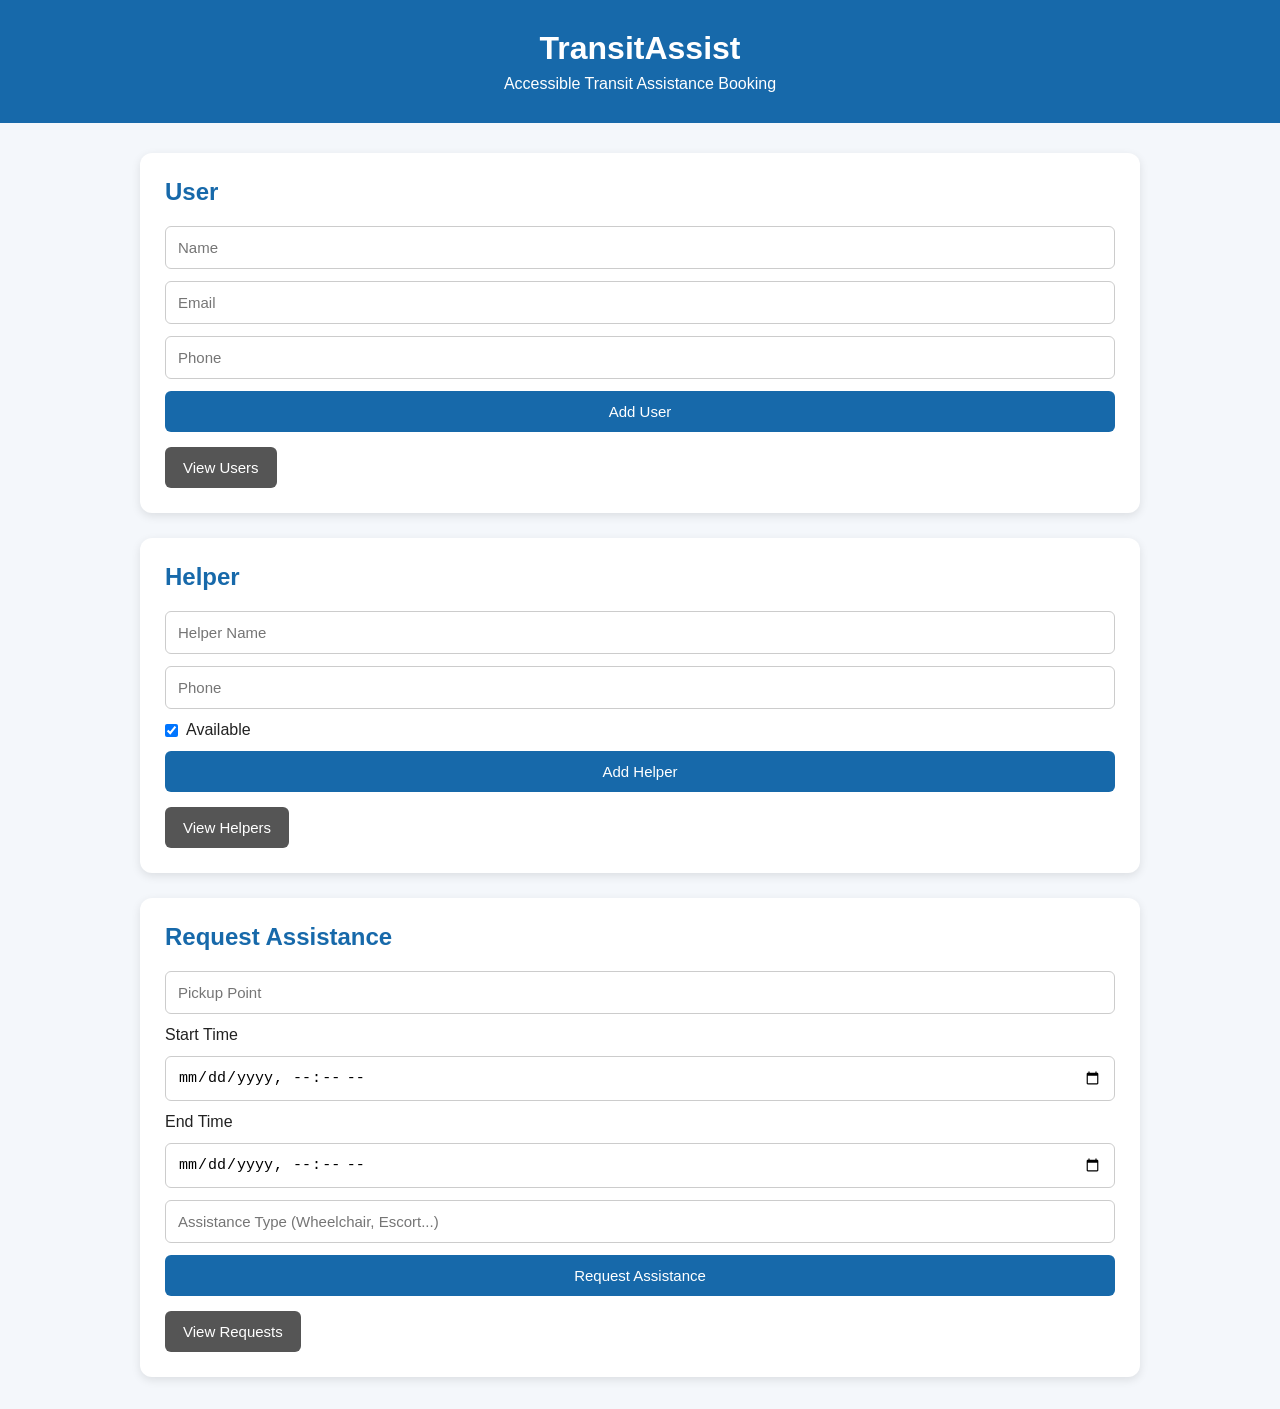
==== src/main/resources/static/index.html @ 0dbc43af "commit1" ====
<!DOCTYPE html>
<html lang="en">
<head>
    <meta charset="UTF-8">
    <meta name="viewport" content="width=device-width, initial-scale=1.0">

    <title>TransitAssist</title>

    <link rel="stylesheet" href="style.css">
</head>

<body>

<header>
    <h1>TransitAssist</h1>
    <p>Accessible Transit Assistance Booking</p>
</header>

<div class="container">

    <!-- USER SECTION -->
    <section class="card">

        <h2>User</h2>

        <form id="userForm">

            <input
                    type="text"
                    id="userName"
                    placeholder="Name"
                    required
            >

            <input
                    type="email"
                    id="userEmail"
                    placeholder="Email"
                    required
            >

            <input
                    type="text"
                    id="userPhone"
                    placeholder="Phone"
                    required
            >

            <button type="submit">
                Add User
            </button>

        </form>

        <button onclick="loadUsers()" class="secondary">
            View Users
        </button>

        <div id="userList"></div>

    </section>


    <!-- HELPER SECTION -->
    <section class="card">

        <h2>Helper</h2>

        <form id="helperForm">

            <input
                    type="text"
                    id="helperName"
                    placeholder="Helper Name"
                    required
            >

            <input
                    type="text"
                    id="helperPhone"
                    placeholder="Phone"
                    required
            >

            <label class="checkbox">
                <input
                        type="checkbox"
                        id="helperAvailable"
                        checked
                >
                Available
            </label>

            <button type="submit">
                Add Helper
            </button>

        </form>

        <button onclick="loadHelpers()" class="secondary">
            View Helpers
        </button>

        <div id="helperList"></div>

    </section>


    <!-- ASSISTANCE REQUEST SECTION -->
    <section class="card">

        <h2>Request Assistance</h2>

        <form id="requestForm">

            <input
                    type="text"
                    id="pickupPoint"
                    placeholder="Pickup Point"
                    required
            >

            <label>Start Time</label>

            <input
                    type="datetime-local"
                    id="startTime"
                    required
            >

            <label>End Time</label>

            <input
                    type="datetime-local"
                    id="endTime"
                    required
            >

            <input
                    type="text"
                    id="assistanceType"
                    placeholder="Assistance Type (Wheelchair, Escort...)"
                    required
            >

            <button type="submit">
                Request Assistance
            </button>

        </form>

        <button onclick="loadRequests()" class="secondary">
            View Requests
        </button>

        <div id="requestList"></div>

    </section>

</div>

<script src="script.js"></script>

</body>
</html>
---- src/main/resources/static/style.css ----
* {
    box-sizing: border-box;
    margin: 0;
    padding: 0;
}

body {
    font-family: Arial, sans-serif;
    background: #f4f7fb;
    color: #222;
}

header {
    background: #1769aa;
    color: white;
    text-align: center;
    padding: 30px;
}

header h1 {
    margin-bottom: 8px;
}

.container {
    width: 90%;
    max-width: 1000px;
    margin: 30px auto;
}

.card {
    background: white;
    padding: 25px;
    margin-bottom: 25px;
    border-radius: 12px;
    box-shadow: 0 3px 10px rgba(0, 0, 0, 0.1);
}

.card h2 {
    margin-bottom: 20px;
    color: #1769aa;
}

form {
    display: grid;
    gap: 12px;
}

input {
    padding: 12px;
    border: 1px solid #ccc;
    border-radius: 6px;
    font-size: 15px;
}

button {
    padding: 12px 18px;
    border: none;
    border-radius: 6px;
    background: #1769aa;
    color: white;
    cursor: pointer;
    font-size: 15px;
}

button:hover {
    background: #0d4f82;
}

.secondary {
    margin-top: 15px;
    background: #555;
}

.secondary:hover {
    background: #333;
}

.checkbox {
    display: flex;
    gap: 8px;
    align-items: center;
}

.checkbox input {
    width: auto;
}

.item {
    margin-top: 15px;
    padding: 15px;
    border: 1px solid #ddd;
    border-radius: 8px;
    background: #fafafa;
}

.item h3 {
    margin-bottom: 8px;
}

.status {
    display: inline-block;
    margin-top: 8px;
    padding: 5px 10px;
    border-radius: 15px;
    background: #ddd;
    font-size: 13px;
}

.action {
    margin-top: 10px;
    margin-right: 5px;
    padding: 8px 12px;
    font-size: 13px;
}

.cancel {
    background: #d9534f;
}

.complete {
    background: #28a745;
}

.delete {
    background: #333;
}
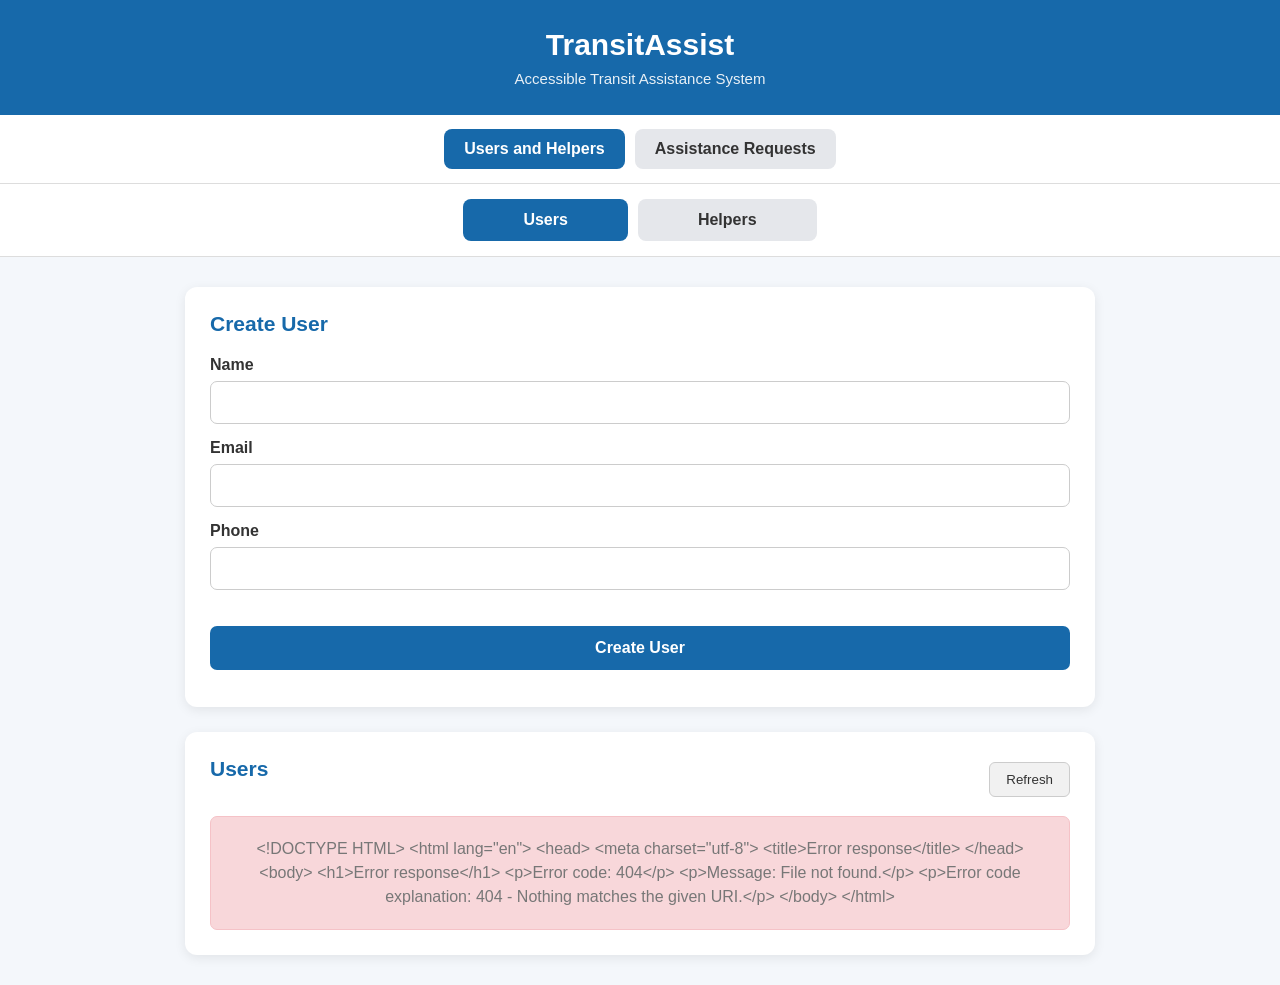
==== commit 8053d709: "Update project" ====
--- a/src/main/resources/static/index.html
+++ b/src/main/resources/static/index.html
@@ -3,163 +3,67 @@
 <head>
     <meta charset="UTF-8">
     <meta name="viewport" content="width=device-width, initial-scale=1.0">
+    <title>TransitAssist | Users and Helpers</title>
+    <link rel="stylesheet" href="style.css">
+    <style>
+        .page-nav { display:flex; justify-content:center; gap:10px; flex-wrap:wrap; padding:14px; background:#fff; border-bottom:1px solid #ddd; }
+        .page-nav a { display:inline-block; padding:11px 20px; border-radius:8px; color:#333; background:#e5e7eb; font-weight:bold; text-decoration:none; }
+        .page-nav a:hover, .page-nav a.active { color:#fff; background:#1769aa; }
+        .field { margin:14px 0; }
+        .field label { display:block; margin-bottom:7px; font-weight:bold; }
+        .field input, .field select { width:100%; padding:12px; border:1px solid #ccc; border-radius:7px; }
+        .notice { margin-top:12px; white-space:pre-line; }
+    </style>
+</head>
+<body>
+<header><h1>TransitAssist</h1><p>Accessible Transit Assistance System</p></header>
 
-    <title>TransitAssist</title>
+<nav class="page-nav" aria-label="Project pages">
+    <a class="active" href="/">Users and Helpers</a>
+    <a href="/assistance-requests.html">Assistance Requests</a>
+</nav>
 
-    <link rel="stylesheet" href="style.css">
-</head>
+<div class="tabs" role="tablist">
+    <button class="tab active" id="usersTab" role="tab" aria-selected="true" onclick="openTab('userTab', this)">Users</button>
+    <button class="tab" id="helpersTab" role="tab" aria-selected="false" onclick="openTab('helperTab', this)">Helpers</button>
+</div>
 
-<body>
-
-<header>
-    <h1>TransitAssist</h1>
-    <p>Accessible Transit Assistance Booking</p>
-</header>
-
-<div class="container">
-
-    <!-- USER SECTION -->
-    <section class="card">
-
-        <h2>User</h2>
-
-        <form id="userForm">
-
-            <input
-                    type="text"
-                    id="userName"
-                    placeholder="Name"
-                    required
-            >
-
-            <input
-                    type="email"
-                    id="userEmail"
-                    placeholder="Email"
-                    required
-            >
-
-            <input
-                    type="text"
-                    id="userPhone"
-                    placeholder="Phone"
-                    required
-            >
-
-            <button type="submit">
-                Add User
-            </button>
-
-        </form>
-
-        <button onclick="loadUsers()" class="secondary">
-            View Users
-        </button>
-
-        <div id="userList"></div>
-
+<main>
+    <section id="userTab" class="tab-content active" role="tabpanel" aria-labelledby="usersTab">
+        <div class="card">
+            <h2>Create User</h2>
+            <div class="field"><label for="userName">Name</label><input id="userName" type="text" required></div>
+            <div class="field"><label for="userEmail">Email</label><input id="userEmail" type="email" required></div>
+            <div class="field"><label for="userPhone">Phone</label><input id="userPhone" type="tel" required></div>
+            <button class="primary-btn" onclick="createUser()">Create User</button>
+            <div id="userMessage" class="notice" role="status"></div>
+        </div>
+        <div class="card">
+            <div class="title-row"><h2>Users</h2><button class="refresh-btn" onclick="loadUsers()">Refresh</button></div>
+            <div id="userList"></div>
+        </div>
     </section>
 
-
-    <!-- HELPER SECTION -->
-    <section class="card">
-
-        <h2>Helper</h2>
-
-        <form id="helperForm">
-
-            <input
-                    type="text"
-                    id="helperName"
-                    placeholder="Helper Name"
-                    required
-            >
-
-            <input
-                    type="text"
-                    id="helperPhone"
-                    placeholder="Phone"
-                    required
-            >
-
-            <label class="checkbox">
-                <input
-                        type="checkbox"
-                        id="helperAvailable"
-                        checked
-                >
-                Available
-            </label>
-
-            <button type="submit">
-                Add Helper
-            </button>
-
-        </form>
-
-        <button onclick="loadHelpers()" class="secondary">
-            View Helpers
-        </button>
-
-        <div id="helperList"></div>
-
+    <section id="helperTab" class="tab-content" role="tabpanel" aria-labelledby="helpersTab" hidden>
+        <div class="card">
+            <h2>Create Helper</h2>
+            <div class="field"><label for="helperName">Name</label><input id="helperName" type="text" required></div>
+            <div class="field"><label for="helperPhone">Phone</label><input id="helperPhone" type="tel" required></div>
+            <div class="field"><label for="helperAvailable">Availability</label><select id="helperAvailable"><option value="true">Available</option><option value="false">Not available</option></select></div>
+            <button class="primary-btn" onclick="createHelper()">Create Helper</button>
+            <div id="helperMessage" class="notice" role="status"></div>
+        </div>
+        <div class="card">
+            <div class="title-row"><h2>Helpers</h2><button class="refresh-btn" onclick="loadHelpers()">Refresh</button></div>
+            <div id="helperList"></div>
+        </div>
+        <div class="card">
+            <h2>Helper Workload</h2>
+            <div class="field"><label for="helperSelect">Select Helper</label><select id="helperSelect" onchange="loadHelperWorkload()"><option value="">Select a helper</option></select></div>
+            <div id="workloadList"></div>
+        </div>
     </section>
-
-
-    <!-- ASSISTANCE REQUEST SECTION -->
-    <section class="card">
-
-        <h2>Request Assistance</h2>
-
-        <form id="requestForm">
-
-            <input
-                    type="text"
-                    id="pickupPoint"
-                    placeholder="Pickup Point"
-                    required
-            >
-
-            <label>Start Time</label>
-
-            <input
-                    type="datetime-local"
-                    id="startTime"
-                    required
-            >
-
-            <label>End Time</label>
-
-            <input
-                    type="datetime-local"
-                    id="endTime"
-                    required
-            >
-
-            <input
-                    type="text"
-                    id="assistanceType"
-                    placeholder="Assistance Type (Wheelchair, Escort...)"
-                    required
-            >
-
-            <button type="submit">
-                Request Assistance
-            </button>
-
-        </form>
-
-        <button onclick="loadRequests()" class="secondary">
-            View Requests
-        </button>
-
-        <div id="requestList"></div>
-
-    </section>
-
-</div>
-
-<script src="script.js"></script>
-
+</main>
+<script src="users-helpers.js"></script>
 </body>
-</html>+</html>
--- a/src/main/resources/static/style.css
+++ b/src/main/resources/static/style.css
@@ -1,3 +1,7 @@
+/* =====================================================
+   RESET
+===================================================== */
+
 * {
     box-sizing: border-box;
     margin: 0;
@@ -5,122 +9,531 @@
 }
 
 body {
-    font-family: Arial, sans-serif;
+    font-family: Arial, Helvetica, sans-serif;
     background: #f4f7fb;
     color: #222;
 }
+
+
+/* =====================================================
+   HEADER
+===================================================== */
 
 header {
     background: #1769aa;
     color: white;
     text-align: center;
-    padding: 30px;
+    padding: 28px 20px;
 }
 
 header h1 {
+    font-size: 30px;
     margin-bottom: 8px;
 }
 
-.container {
-    width: 90%;
-    max-width: 1000px;
+header p {
+    font-size: 15px;
+    opacity: 0.9;
+}
+
+
+/* =====================================================
+   TABS
+===================================================== */
+
+.tabs {
+    display: flex;
+    justify-content: center;
+    gap: 10px;
+
+    background: white;
+    padding: 15px;
+
+    border-bottom: 1px solid #ddd;
+}
+
+.tab {
+    border: none;
+    padding: 12px 60px;
+
+    border-radius: 8px;
+
+    background: #e5e7eb;
+    color: #333;
+
+    font-size: 16px;
+    font-weight: bold;
+
+    cursor: pointer;
+
+    transition: 0.2s;
+}
+
+.tab:hover {
+    background: #d1d5db;
+}
+
+.tab.active {
+    background: #1769aa;
+    color: white;
+}
+
+
+/* =====================================================
+   TAB CONTENT
+===================================================== */
+
+.tab-content {
+    display: none;
+
+    max-width: 950px;
+
     margin: 30px auto;
-}
+
+    padding: 0 20px;
+}
+
+.tab-content.active {
+    display: block;
+}
+
+
+/* =====================================================
+   CARD
+===================================================== */
 
 .card {
     background: white;
+
     padding: 25px;
+
     margin-bottom: 25px;
+
     border-radius: 12px;
-    box-shadow: 0 3px 10px rgba(0, 0, 0, 0.1);
+
+    box-shadow:
+            0 3px 12px rgba(0, 0, 0, 0.08);
 }
 
 .card h2 {
     margin-bottom: 20px;
+
+    font-size: 21px;
+
     color: #1769aa;
 }
 
-form {
-    display: grid;
-    gap: 12px;
-}
-
-input {
+
+/* =====================================================
+   TITLE ROW
+===================================================== */
+
+.title-row {
+    display: flex;
+
+    justify-content: space-between;
+
+    align-items: center;
+
+    margin-bottom: 15px;
+}
+
+
+/* =====================================================
+   FORM
+===================================================== */
+
+label {
+    display: block;
+
+    margin-top: 15px;
+    margin-bottom: 7px;
+
+    font-weight: bold;
+
+    color: #333;
+}
+
+input,
+select {
+    width: 100%;
+
     padding: 12px;
+
     border: 1px solid #ccc;
+
+    border-radius: 7px;
+
+    font-size: 15px;
+
+    outline: none;
+
+    background: white;
+}
+
+input:focus,
+select:focus {
+    border-color: #1769aa;
+
+    box-shadow:
+            0 0 0 2px rgba(23, 105, 170, 0.1);
+}
+
+
+/* =====================================================
+   PRIMARY BUTTON
+===================================================== */
+
+.primary-btn {
+    width: 100%;
+
+    margin-top: 22px;
+
+    padding: 13px;
+
+    border: none;
+
+    border-radius: 7px;
+
+    background: #1769aa;
+
+    color: white;
+
+    font-size: 16px;
+
+    font-weight: bold;
+
+    cursor: pointer;
+
+    transition: 0.2s;
+}
+
+.primary-btn:hover {
+    background: #125487;
+}
+
+
+/* =====================================================
+   REFRESH BUTTON
+===================================================== */
+
+.refresh-btn {
+    padding: 9px 16px;
+
+    border: 1px solid #ccc;
+
     border-radius: 6px;
-    font-size: 15px;
-}
-
-button {
-    padding: 12px 18px;
-    border: none;
-    border-radius: 6px;
-    background: #1769aa;
-    color: white;
+
+    background: #f1f1f1;
+
+    color: #333;
+
     cursor: pointer;
-    font-size: 15px;
-}
-
-button:hover {
-    background: #0d4f82;
-}
-
-.secondary {
+}
+
+.refresh-btn:hover {
+    background: #ddd;
+}
+
+
+/* =====================================================
+   USER CARD
+===================================================== */
+
+.user-item {
+    border: 1px solid #ddd;
+
+    border-radius: 8px;
+
+    padding: 16px;
+
     margin-top: 15px;
-    background: #555;
-}
-
-.secondary:hover {
-    background: #333;
-}
-
-.checkbox {
-    display: flex;
-    gap: 8px;
-    align-items: center;
-}
-
-.checkbox input {
-    width: auto;
-}
-
-.item {
+
+    background: #fafafa;
+}
+
+.user-item h3 {
+    color: #1769aa;
+
+    margin-bottom: 10px;
+}
+
+.user-item p {
+    margin: 7px 0;
+
+    color: #555;
+}
+
+
+/* =====================================================
+   HELPER CARD
+===================================================== */
+
+.helper-item {
+    border: 1px solid #ddd;
+
+    border-radius: 8px;
+
+    padding: 16px;
+
     margin-top: 15px;
-    padding: 15px;
+
+    background: #fafafa;
+}
+
+.helper-item h3 {
+    color: #1769aa;
+
+    margin-bottom: 10px;
+}
+
+.helper-item p {
+    margin: 7px 0;
+
+    color: #555;
+}
+
+
+/* =====================================================
+   REQUEST CARD
+===================================================== */
+
+.request-item {
     border: 1px solid #ddd;
+
     border-radius: 8px;
+
+    padding: 16px;
+
+    margin-top: 15px;
+
     background: #fafafa;
 }
 
-.item h3 {
-    margin-bottom: 8px;
-}
+.request-item h3 {
+    color: #1769aa;
+
+    margin-bottom: 12px;
+}
+
+.request-item p {
+    margin: 7px 0;
+
+    color: #555;
+}
+
+
+/* =====================================================
+   STATUS
+===================================================== */
 
 .status {
     display: inline-block;
-    margin-top: 8px;
+
     padding: 5px 10px;
-    border-radius: 15px;
-    background: #ddd;
+
+    border-radius: 5px;
+
     font-size: 13px;
-}
-
-.action {
+
+    font-weight: bold;
+}
+
+
+/* REQUESTED */
+
+.status.REQUESTED {
+    background: #fff3cd;
+
+    color: #856404;
+}
+
+
+/* ASSIGNED */
+
+.status.ASSIGNED {
+    background: #cfe2ff;
+
+    color: #084298;
+}
+
+
+/* COMPLETED */
+
+.status.COMPLETED {
+    background: #d1e7dd;
+
+    color: #0f5132;
+}
+
+
+/* CANCELLED */
+
+.status.CANCELLED {
+    background: #f8d7da;
+
+    color: #842029;
+}
+
+
+/* =====================================================
+   ACTION BUTTONS
+===================================================== */
+
+.action-btn {
+    padding: 8px 13px;
+
     margin-top: 10px;
+
     margin-right: 5px;
-    padding: 8px 12px;
-    font-size: 13px;
-}
-
-.cancel {
-    background: #d9534f;
-}
-
-.complete {
-    background: #28a745;
-}
-
-.delete {
-    background: #333;
+
+    border: none;
+
+    border-radius: 5px;
+
+    cursor: pointer;
+
+    font-weight: bold;
+}
+
+
+/* COMPLETE */
+
+.complete-btn {
+    background: #198754;
+
+    color: white;
+}
+
+.complete-btn:hover {
+    background: #146c43;
+}
+
+
+/* CANCEL */
+
+.cancel-btn {
+    background: #dc3545;
+
+    color: white;
+}
+
+.cancel-btn:hover {
+    background: #b02a37;
+}
+
+
+/* =====================================================
+   AVAILABILITY
+===================================================== */
+
+.available {
+    color: #198754;
+
+    font-weight: bold;
+}
+
+.unavailable {
+    color: #dc3545;
+
+    font-weight: bold;
+}
+
+
+/* =====================================================
+   SUCCESS MESSAGE
+===================================================== */
+
+.success {
+    margin-top: 15px;
+
+    padding: 12px;
+
+    border-radius: 7px;
+
+    background: #d1e7dd;
+
+    color: #0f5132;
+
+    border: 1px solid #badbcc;
+
+    line-height: 1.5;
+
+    white-space: pre-line;
+}
+
+
+/* =====================================================
+   ERROR MESSAGE
+===================================================== */
+
+.error {
+    margin-top: 15px;
+
+    padding: 12px;
+
+    border-radius: 7px;
+
+    background: #f8d7da;
+
+    color: #842029;
+
+    border: 1px solid #f5c2c7;
+
+    line-height: 1.5;
+}
+
+
+/* =====================================================
+   EMPTY MESSAGE
+===================================================== */
+
+#userList > p,
+#helperList > p,
+#requestList > p,
+#workloadList > p {
+    color: #777;
+
+    text-align: center;
+
+    padding: 20px;
+}
+
+
+/* =====================================================
+   MOBILE
+===================================================== */
+
+@media (max-width: 600px) {
+
+    header h1 {
+        font-size: 24px;
+    }
+
+    .tabs {
+        padding: 10px;
+    }
+
+    .tab {
+        padding: 10px 30px;
+
+        font-size: 14px;
+    }
+
+    .tab-content {
+        margin-top: 20px;
+
+        padding: 0 10px;
+    }
+
+    .card {
+        padding: 18px;
+    }
+
+    .title-row {
+        align-items: flex-start;
+
+        gap: 10px;
+    }
+
 }
